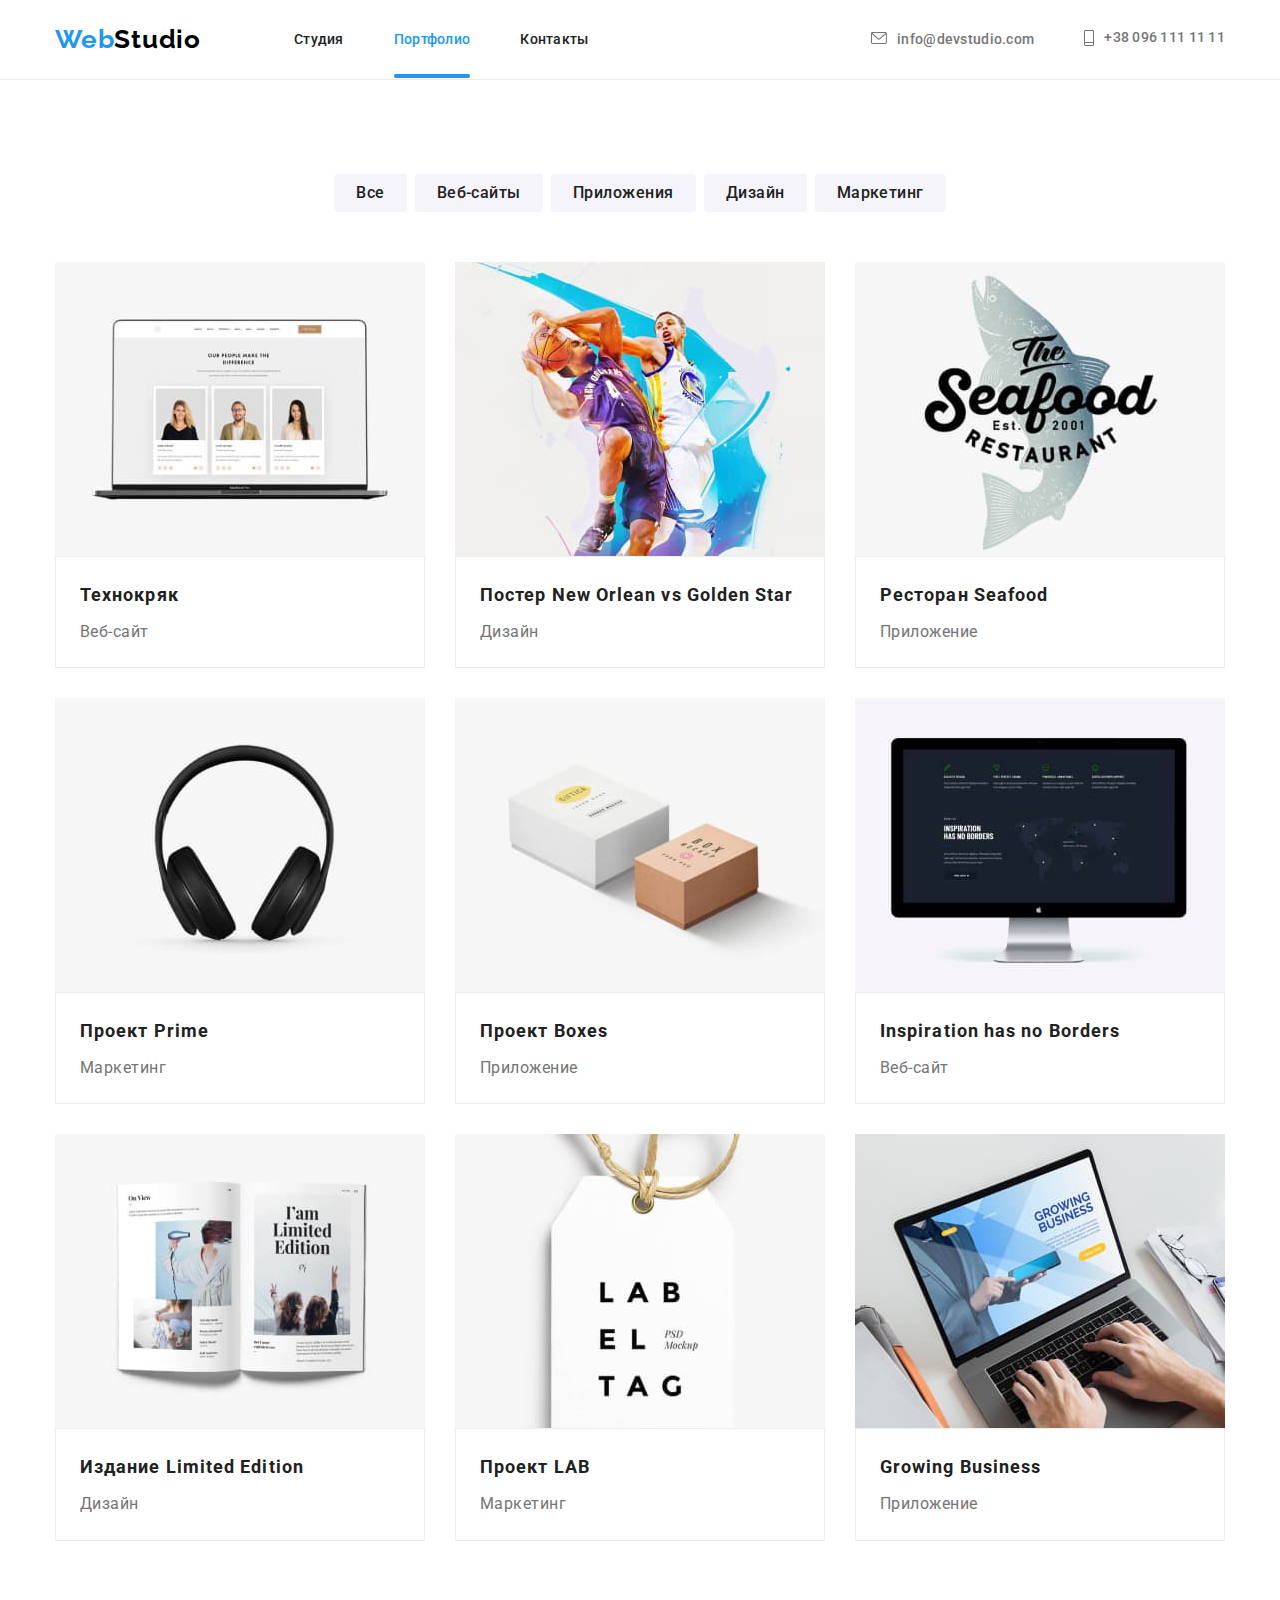
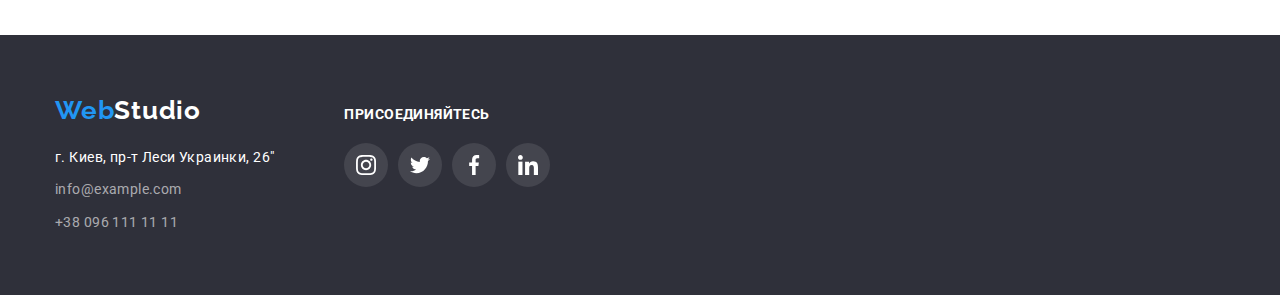
==== portfolio.html @ 56d025f1 "1" ====
<!DOCTYPE html>
<html lang="en">
<head>
    <meta charset="UTF-8">
    <meta http-equiv="X-UA-Compatible" content="IE=edge">
    <meta name="viewport" content="width=device-width, initial-scale=1.0">
    <title>Document</title>
    <link rel="preconnect" href="https://fonts.googleapis.com"/>
    <link rel="preconnect" href="https://fonts.gstatic.com" crossorigin/>
    <link href="https://fonts.googleapis.com/css2?family=Raleway:wght@700&family=Roboto:wght@400;500;700&display=swap" rel="stylesheet"/>
    <link rel="stylesheet" href="https://cdnjs.cloudflare.com/ajax/libs/modern-normalize/1.1.0/modern-normalize.css"
        integrity="sha512-Y0MM+V6ymRKN2zStTqzQ227DWhhp4Mzdo6gnlRnuaNCbc+YN/ZH0sBCLTM4M0oSy9c9VKiCvd4Jk44aCLrNS5Q=="
        crossorigin="anonymous" referrerpolicy="no-referrer"/>
    <link rel="stylesheet" href="./css/styles.css"/>
</head>
<body>
    <header class="header">
        <div class="container page-header-container">
            <nav class="site-nuv main-nav">
                <a href="./index.html" class="logo-link">Web<span class="black">Studio</span></a>
                <ul class="main-nav-list">
                    <li class="main-nav-item">
                        <a href="./index.html" class="link index-one">Студия</a>
                    </li>
                    <li class="main-nav-item">
                        <a href="./portfolio.html" class="link portfolio-one current">Портфолио</a>
                    </li>
                    <li class="main-nav-item">
                        <a href="./contacts.html" class="link contakt-one">Контакты</a>
                    </li>
                </ul>
            </nav>
            <ul class="auth-nuv">
                <li class="auth-nuv-item"><a href="mailto:info@devstudio.com" class="mail-link link"><svg class="contact-icon" width="16" height="12">
                    <use href="./images/icons.svg#icon-convert"></use>
                  </svg>info@devstudio.com</a></li>   
                <li class="tel-item auth-nuv-item"><a href="tel:+380961111111" class="header-tel link auth-nuv"><svg class="contact-icon" width="10" height="16">
                    <use href="./images/icons.svg#icon-tel"></use>
                  </svg>+38 096 111 11 11</a></li>
  
            </ul>
        </div>
    </header>
    <main> 
        <!--Шапка сайта-->
      
        <section class="section">
            <div class="container">
                <h1 class="visually-hidden"> Портфолио </h1>
                <ul class="portfolio-list">
                    <li class="portfolio-button"><button type="button" class="portfolio-btn"> Все </button></li>
                    <li class="portfolio-button"><button type="button" class="portfolio-btn"> Веб-сайты </button></li>
                    <li class="portfolio-button"><button type="button" class="portfolio-btn"> Приложения </button></li>
                    <li class="portfolio-button"><button type="button" class="portfolio-btn"> Дизайн </button></li>
                    <li class="portfolio-button"><button type="button" class="portfolio-btn"> Маркетинг </button></li>
                </ul>
            
                <ul class="portfolio-item flex-container">
                    <li class="flex-element">
                        <a class="teni-portfolio" href="">
                            <div class="portfolio-overlay">
                                <img src="./images/texno.jpg" alt="три фото" width="370"/>
                                <p class="portfolio-text-overlay">
                                    Ресурс предлагает комплексные предложения с разным уровнем функционала и сервисов. Все это позволит посетителю получить исчерпывающие сведения о компании или частном лице.
                                </p>
                            </div>
                            
                            <div class="portfolio-cards"> 
                                
                                <h2 class="portfolio-title">Технокряк</h2>
                                <p class="portfolio-text">Веб-сайт</p>
                            </div>
                        </a>
                    </li>
                    <li class="flex-element">
                        <a href="" class="teni-portfolio">
                            <div class="portfolio-overlay">
                                <img src="./images/poster.jpg" alt="постер" width="370"/>
                                <p class="portfolio-text-overlay">
                                    Ресурс предлагает комплексные предложения с разным уровнем функционала и сервисов. Все это позволит посетителю получить исчерпывающие сведения о компании или частном лице.
                                </p>
                            </div>
                       
                            <div class="portfolio-cards">
                                <h2 class="portfolio-title">Постер New Orlean vs Golden Star</h2>
                                <p class="portfolio-text">Дизайн</p>
                           </div> 
                        </a>
                    </li>
                    <li class="flex-element">

                        <a href="" class="teni-portfolio">
                            <div class="portfolio-overlay">
                                <img src="./images/restoran.jpg" alt="ресторан" width="370"/>
                                <p class="portfolio-text-overlay">
                                    Ресурс предлагает комплексные предложения с разным уровнем функционала и сервисов. Все это позволит посетителю получить исчерпывающие сведения о компании или частном лице.
                                </p>
                            </div>
                            <div class="portfolio-cards">
                                <h2 class="portfolio-title">Ресторан Seafood</h2>
                                <p class="portfolio-text">Приложение</p>
                            </div> 
                        </a>
                    </li>
                    <li class="flex-element">
                        
                        <a href="" class="teni-portfolio">
                            <div class="portfolio-overlay">
                                <img src="./images/prime.jpg" alt="наушники" width="370"/>
                                <p class="portfolio-text-overlay">
                                    Ресурс предлагает комплексные предложения с разным уровнем функционала и сервисов. Все это позволит посетителю получить исчерпывающие сведения о компании или частном лице.
                                </p>
                            </div>
                            
                            <div class="portfolio-cards">  
                            <h2 class="portfolio-title">Проект Prime</h2>
                            <p class="portfolio-text">Маркетинг</p>
                            </div> 
                        </a>
                    </li>
                    <li class="flex-element">
                        
                        <a href="" class="teni-portfolio">
                            <div class="portfolio-overlay">
                                <img src="./images/boxes.jpg" alt="коробки" width="370"/>
                                <p class="portfolio-text-overlay">
                                    Ресурс предлагает комплексные предложения с разным уровнем функционала и сервисов. Все это позволит посетителю получить исчерпывающие сведения о компании или частном лице.
                                </p>
                            </div>
                           
                            <div class="portfolio-cards">  
                                <h2 class="portfolio-title">Проект Boxes</h2>
                                <p class="portfolio-text">Приложение</p>
                            </div>
                        </a>   
                    </li>
                    <li class="flex-element">
                        
                        <a href="" class="teni-portfolio">
                            <div class="portfolio-overlay">
                                <img src="./images/borders.jpg" alt="монитор" width="370"/>

                                <p class="portfolio-text-overlay">
                                    Ресурс предлагает комплексные предложения с разным уровнем функционала и сервисов. Все это позволит посетителю получить исчерпывающие сведения о компании или частном лице.
                                </p>
                            </div>
                            <div class="portfolio-cards">
                            <h2 class="portfolio-title">Inspiration has no Borders</h2>
                            <p class="portfolio-text">Веб-сайт</p>
                           </div>
                        </a>
                    </li>
                    <li class="flex-element">
                       
                        <a href="" class="teni-portfolio">
                            <div class="portfolio-overlay">
                                <img src="./images/edition.jpg" alt="журнал" width="370"/>

                                <p class="portfolio-text-overlay">
                                    Ресурс предлагает комплексные предложения с разным уровнем функционала и сервисов. Все это позволит посетителю получить исчерпывающие сведения о компании или частном лице.
                                </p>
                            </div>
                            <div class="portfolio-cards">
                            <h2 class="portfolio-title">Издание Limited Edition</h2>
                            <p class="portfolio-text">Дизайн</p>
                            </div> 
                        </a>
                    </li>
                    <li class="flex-element">
                        
                        <a href="" class="teni-portfolio">
                            <div class="portfolio-overlay">
                                <img src="./images/lab.jpg" alt="карточка" width="370"/>

                                <p class="portfolio-text-overlay">
                                    Ресурс предлагает комплексные предложения с разным уровнем функционала и сервисов. Все это позволит посетителю получить исчерпывающие сведения о компании или частном лице.
                                </p>
                            </div>
                            <div class="portfolio-cards">
                            <h2 class="portfolio-title">Проект LAB</h2>
                            <p class="portfolio-text">Маркетинг</p>
                            </div>  
                        </a>
                    </li>
                    <li class="flex-element">  

                        <a href="" class="teni-portfolio">
                            <div class="portfolio-overlay">
                                <img src="./images/business.jpg" alt="бизнес" width="370"/>

                                <p class="portfolio-text-overlay">
                                    Ресурс предлагает комплексные предложения с разным уровнем функционала и сервисов. Все это позволит посетителю получить исчерпывающие сведения о компании или частном лице.
                                </p>
                            </div>
                            <div class="portfolio-cards">
                            <h2 class="portfolio-title">Growing Business</h2>
                            <p class="portfolio-text">Приложение</p>
                            </div>
                        </a>
                    </li>
                </ul>
            </div>
        </section>
      
    </main>
    <footer class="footer">
        <div class="container">
            <ul class="footer-flex">
                <li class="footer-left">
                    <a href="./index.html" class="logo-link"> Web<span class="white">Studio</span></a>
                    <address class="address-footer">
                        <ul class="address-list">
                            <li class="address-list-item">
                                <a href="https://bit.ly/3pXMvUd" target="_blank" rel="noreferrer noopener" class="address link">г. Киев, пр-т Леси Украинки, 26"</a>
                            </li>
                            <li class="address-list-item">
                                <a  href="mailto:info@devstudio.com" class="footer-mail link"> info@example.com </a>
                            </li>
                            <li class="address-list-item"><a href="tel:+380961111111" class="footer-tel link"> +38 096 111 11 11</a></li>
                        </ul>
                    </address>

                </li>
                <li class="footer-social">
                    <h2 class="footer-title">присоединяйтесь</h2>
                    <ul class="footer-social-list list">
                        <li class="footer-social-item">
                          <a class="footer-social-link link" href="">
                            <svg class="team-social-icon" width="20" height="20">
                              <use href="./images/icons.svg#icon-instagram"></use>
                            </svg>
                          </a>
                        </li>
      
                        <li class="footer-social-item">
                          <a class="footer-social-link link" href="">
                            <svg class="team-social-icon" width="20" height="20">
                              <use href="./images/icons.svg#icon-twitter"></use>
                            </svg>
                          </a>
                        </li>
      
                        <li class="footer-social-item">
                          <a class="footer-social-link link" href="">
                            <svg class="team-social-icon" width="20" height="20">
                              <use href="./images/icons.svg#icon-facebook"></use>
                            </svg>
                          </a>
                        </li>
      
                        <li class="footer-social-item">
                          <a class="footer-social-link link" href="">
                            <svg class="team-social-icon" width="20" height="20">
                              <use href="./images/icons.svg#icon-linkedin"></use>
                            </svg>
                          </a>
                        </li>
                      </ul>

                </li>
            </ul> 
        </div>
    </footer>
</body>
</html>
---- css/styles.css ----
:root {
    --primary-text-color: #212121;
    --secondary-text-color: #757575;
    --white-text-color: #ffffff;
    --accent-color: #2196f3;
    --black-logo-color: #000000;
    --footer-text-color: rgba(255, 255, 255, 0.6);
    --white-background-color: #ffffff;
    --hero-background-color: #2f303a;
    --team-background-color: #f5f4fa;
    --btn-color-second: #188CE8;  
}
h1,
h2,
h3,
p {
    margin-top: 0;
    margin-bottom: 0;
}
ul,
ol {
    margin-top: 0;
    margin-bottom: 0;
    padding-left: 0;
    list-style:none;
}

img{
    display: block;
    max-width: 100%;
    height: auto;
}

/* убираем точки списков */


/* убираем подчеркивание ссылок */
a{text-decoration:none;
    list-style-type: none;}


body{
    font-family: 'Roboto', sans-serif;
    color: var(--primary-text-color);

}
.visually-hidden {
    position: absolute;
    width: 1px;
    height: 1px;
    margin: -1px;
    border: 0;
    padding: 0;
    white-space: nowrap;
    clip-path: inset(100%);
    clip: rect(0 0 0 0);
    overflow: hidden;
    
}

.container{
    width: 1200px;
    margin-left: auto;
    margin-right: auto;
 
    padding-left: 15px;
    padding-right: 15px;
    /*outline: 2px solid tomato;*/
}


*,::after, ::before{
    box-sizing: border-box;
}

.section {
    padding: 94px 0;
}


/*---------------HEADER----------------*/
.header{
    padding-top: 24px;
    padding-bottom: 24px;
    border-bottom: 1px solid #ECECEC;;
}
.link.current{
    font-weight: 500;
    font-size: 14px;
    line-height: 1.14;
    letter-spacing: 0.02em;
    color: var(--accent-color);
    position: relative;
}
.portfolio-one.current::after{
    content: '';
    position: absolute;
    display: block;
    left: 0;
    bottom: -31px;
    width: 100%;
    height: 4px;
    border-radius: 2px;
    background-color: var(--accent-color);
    
}

.menu.current::after{
    content: '';
    position: absolute;
    display: block;
    left: 0;
    bottom: -28px;
    width: 100%;
    height: 4px;
    border-radius: 2px;
    background-color: var(--accent-color);
}

.index-one,
.portfolio-one,
.contakt-one{
    font-weight: 500;
    font-size: 14px;
    line-height: 1.14;
    letter-spacing: 0.02em;
    color: var(--primary-text-color);
}

.logo-link{
    color: var(--accent-color);
    font-family: 'Raleway';
    font-weight: 700;
    font-size: 26px;
    line-height: 1.19;
    letter-spacing: 0.03em;
}
.black{
    color: var(--black-logo-color);
    font-family: 'Raleway';
    font-weight: 700;
    font-size: 26px;
    line-height: 1.19;
    letter-spacing: 0.03em;
}

/*.link-activ{
    color: #212121;
    font-family: 'Roboto';
    font-style: normal;
    font-weight: 500;
    font-size: 14px;
    line-height: 1,14;
}*/
   

.link:hover,
.link:focus{
   color: var(--accent-color);
}

.link{
    transition: color 250ms cubic-bezier(0.4, 0, 0.2, 1) ;
}
.contact-icon{
    margin-right: 10px;
    fill: currentColor;
}


/*---------------HEADER----------------*/

.mail-link,.header-tel{
    color: var(--secondary-text-color);
    font-weight: 500;
    font-size: 14px;
    line-height: 1.14;
    letter-spacing: 0.02em;
}

.site-nav{
    font-style: normal;
    font-weight: 500;
    font-size: 14px;
    line-height: 1.14;
    letter-spacing: 0.02em;
}

.page-header-container {
    display: flex;
    align-items: center;
    
}

.main-nav {
    display: flex;
    align-items: center;
    
}
.main-nav-list{
    margin-left: 93px;
    display: flex;
}
.main-nav-item:not(:last-child){
    margin-right: 50px;
}

.auth-nuv {
    display: flex;
    margin-left: auto;
}

  .auth-nuv-item:not(:last-child){
    margin-right: 50px;
}


/*-------------HERO-----------*/

.hero{
    background: #C4C4C4;;
    text-align: center;
    max-width: 1600px;
    margin: 0 auto;
    padding-top: 200px;
    padding-bottom: 200px;
    background-image: linear-gradient(to right, rgba(47, 48, 58, 0.4), rgba(47, 48, 58, 0.4)),  url(../images/herofon.jpg);
    background-size: cover;
    background-repeat: no-repeat;
    background-position: center;

}
.hero-title{


    width: 696px;
    margin-left: auto;
    margin-right: auto;


    margin-bottom: 30px;
    margin-top: 0;

    font-weight: 900;
    font-size: 44px;
    line-height: 1.36;
    color: var(--white-text-color);
    
    letter-spacing: 0.06em;
    
}

.modal-btn {
    min-width: 200px;
    min-height: 50px;

    box-shadow: 0px 4px 4px rgba(0, 0, 0, 0.15);
    display: inline-block;
    padding: 10px 32px;
    
    font-family: inherit;
    font-weight: 700;
    background: var(--accent-color);
    color: var(--white-text-color);
    line-height: 1.9;
    letter-spacing: 0.06em;
    
    font-size: 16px;
    cursor: pointer;

    transition: background 250ms cubic-bezier(0.4, 0, 0.2, 1) ;

    }

.modal-btn:hover,
.modal-btn:focus {
    background: var(--btn-color-second);
}
.header{
    background: var(--white-background-color);
    display: flex;
    }

/* ------------ПРЕИМУЩЕСТВА-------------- */


.features-title{
    margin-bottom: 10px;
    font-weight: 700;
    font-size: 14px;
    line-height: 1.14;
    letter-spacing: 0.03em;
    text-transform: uppercase;
    color: var(--primary-text-color);
}

.features-text
{
    color: var(--secondary-text-color);
    font-size: 14px;
    line-height: 1.7;
    letter-spacing: 0.03em;

}

.features-title-list{
    display: flex;
    flex-wrap: wrap;
    }


.features-item {
    width: calc((100% - 90px) / 4);
}

.features-item:not(:last-child) {
    margin-right: 30px;
    display: block;
}

.features-icon-card {
    display: flex;
    width: 270px;
    height: 120px;
    justify-content: center;
    align-items: center;
    margin-bottom: 30px;
    background-color: var(--team-background-color);
  }

.features-icon {
    align-items: center;
    justify-content: center;
    fill: currentColor;
  }
/*----------------------WORK---------------------*/

.work{
    background: var(--white-background-color);
    padding-top: 0;
}

.title{
    text-align: center;
    margin-bottom: 50px;
    font-weight: 700;
    font-size: 36px;
    line-height: 1.17;
    letter-spacing: 0.03em;
    color: var(--primary-text-color);
}

.work-foto{
    display: flex;
    /*flex-basis: calc((100% - 60px) / 3)*/

}
.work-foto-item:not(:last-child){
    margin-right: 30px;}

.work-foto-item{
    position: relative;
}

.work-block{
    display: flex;
    width: 370px;
    height: 70px;
    background: rgba(47, 48, 58, 0.8);
    position: absolute;
    left: 0;
    bottom: 0;
    align-items: center;
    justify-content: center;

}
.work-text{
    font-weight: 700;
    font-size: 14px;
    line-height: 1.14;
    text-align: center;
    letter-spacing: 0.03em;
    text-transform: uppercase;
    color: var(--white-text-color);
}

/*
    flex-basis: calc((100% - 90px) / 3);
}*/



/* ----------------КОМАНДА----------------- */
.team{
    background: var(--team-background-color);
}

.team-list{
    background: var(--white-background-color);

}
.team-cards{
    padding-top: 30px;
    padding-bottom: 30px;
    box-shadow: 0px 1px 3px rgba(0, 0, 0, 0.12), 0px 1px 1px rgba(0, 0, 0, 0.14), 0px 2px 1px rgba(0, 0, 0, 0.2);
}

.team-list-title{
    text-align: center;
    margin-bottom: 10px;
    font-weight: 500;
    font-size: 16px;
    line-height: 1.19;
    letter-spacing: 0.03em;
    color: var(--primary-text-color);
}

.team-list-text{
    text-align: center;
    font-size: 16px;
    line-height: 19px;
    letter-spacing: 0.03em;
    color: var(--secondary-text-color);
}

.team-container{
    display: flex;
}

.team-list:not(:last-child) {
    margin-right: 30px;
}

.team-social-list{
    display: flex;
    justify-content: center;
    margin-top: 16px;
    list-style: none;
   
    align-items: center;
}
.team-social-item:not(:last-child){
    margin-right: 10px;
}
 .team-social-item {
    width: 44px;
    height: 44px;}

.team-social-link {
    width: 44px;
    height: 44px;
    display: block;
    border-radius: 50%;
    color: #afb1b8;
    transition: background 250ms cubic-bezier(0.4, 0, 0.2, 1),
    color 250ms cubic-bezier(0.4, 0, 0.2, 1);
    
}

.team-social-link:hover,
.team-social-link:focus {
  color: var(--white-text-color);
  background-color: var(--accent-color);
}

.team-social-icon {
  margin: 12px 0px 0px 12px;
  fill: currentColor;
}

/*-----------------ПОСТОЯННЫЕ КЛИЕНТЫ-----------------------*/
.client-list{
    display: flex;
    list-style: none;
    
    align-items: center;  
}

.client-item:not(:last-child){
    margin-right: 30px;
}

.client-link {
  width: 170px;
  height: 90px;
  border: 1px solid #afb1b8;
  color: #afb1b8;
  background-color: var(--white-background-color);
  border-radius: 4px;
  display: flex;
  justify-content: center;
  align-items: center;
  transition: color 250ms cubic-bezier(0.4, 0, 0.2, 1),
  border-color 250ms cubic-bezier(0.4, 0, 0.2, 1);
}

.client-link:hover,
.client-link:focus {
  color: var(--accent-color);
  border-color: var(--accent-color);
}

.client-icon {
  fill: currentColor;
}


/* ----------------ПОДВАЛ----------------- */
.footer{
    background: var(--hero-background-color);  
    padding-top: 60px; 
    padding-bottom: 60px; 

}
.address-footer{
    margin-top: 20px;
}


.address-list-item:not(:last-child){
    margin-bottom: 9px;
    
}
.white {
    color: var(--white-text-color);
    font-family: 'Raleway';
    font-weight: 700;
    font-size: 26px;
    line-height: 1.19;
    letter-spacing: 0.03em;
}

.footer-mail,.footer-tel{
    color: var(--footer-text-color);
    font-style: normal;
    font-size: 14px;
    line-height: 1.7;
    letter-spacing: 0.03em;
    
}

.address{
    font-style: normal;
    font-size: 14px;
    line-height: 1.7;
    color: var(--white-text-color);
    letter-spacing: 0.03em;
}

.footer-flex{
    display: flex;
    align-items: baseline;
}

.footer-left{
    margin-right: 70px;
    
}



.footer-social-list{
    display: flex;
    border-radius: 50%;
}

.footer-title{
    font-weight: 700;
    font-size: 14px;
    line-height: 1.14;
    letter-spacing: 0.03em;
    text-transform: uppercase;
    color: #FFFFFF;
    margin-bottom: 20px;
    
}

.footer-social-item:not(:last-child){
    margin-right: 10px;
}

.footer-social-link {
    width: 44px;
    height: 44px;
    display: block;
    border-radius: 50%;
    color: var(--white-text-color);
    background-color: rgba(255, 255, 255, 0.1);
    transition: color 250ms cubic-bezier(0.4, 0, 0.2, 1),
    background-color 250ms cubic-bezier(0.4, 0, 0.2, 1);
}
    



.footer-social-link:hover,
.footer-social-link:focus {
  color: var(--white-text-color);
  background-color: var(--accent-color);
}
/* --------------------ПОРТФОЛИО----------------- */
/* ---------------------------------------------- */


.portfolio-section{
padding-top: 94px;
padding-bottom: 94px;}

.portfolio-btn{

    padding: 6px 22px 6px 22px;
    border: transparent;

    font-family: inherit;
    cursor: pointer;
    font-weight: 500;
    font-size: 16px;
    line-height: 1.6;
    color: var(--primary-text-color);
    background: var(--team-background-color);
    border-radius: 4px;
    letter-spacing: 0.03em;
    transition: color 250ms cubic-bezier(0.4, 0, 0.2, 1),
    background-color 250ms cubic-bezier(0.4, 0, 0.2, 1),
    box-shadow 250ms cubic-bezier(0.4, 0, 0.2, 1);
}



.portfolio-btn:hover,
.portfolio-btn:focus{
    background-color: var(--accent-color);
    color: var(--white-text-color);
    
    box-shadow: 0px 3px 1px rgba(0, 0, 0, 0.1), 0px 1px 2px rgba(0, 0, 0, 0.08), 0px 2px 2px rgba(0, 0, 0, 0.12);
}
.portfolio-list {
    display: flex;
    justify-content: center;
    margin-bottom: 50px;

}


.portfolio-button:not(:last-child){
    margin-right: 8px;
}

.portfolio-title{
    margin-bottom: 4px;
    font-weight: 700;
    font-size: 18px;
    line-height: 2;
    letter-spacing: 0.06em;
    color: var(--primary-text-color);
    
}

.portfolio-text{
    font-size: 16px;
    line-height: 1.9;
    letter-spacing: 0.03em;
    color: var(--secondary-text-color);
}
/*.portfolio-item{
    display: flex;
}*/
.portfolio-cards{
    padding: 20px 24px 20px 24px;
    border: 1px solid #EEEEEE;
}
.flex-container{
    display: flex;
    justify-content: space-between;
}

.portfolio-item{
    display: flex;
    flex-wrap: wrap;
}

.flex-element{
    width: 370px;
    margin-right: 30px;
    margin-bottom: 30px;
    display: flex; 
}

.flex-element:nth-child(3n){
        margin-right: 0;
    }
.flex-element:nth-last-of-type(-n+3){
    margin-bottom: 0;
}
.teni-portfolio{  
 border-radius: 0px 0px 4px 4px;
 transition: box-shadow 250ms cubic-bezier(0.4, 0, 0.2, 1);
}
.portfolio-overlay{
    position: relative;
    overflow: hidden;
}
.portfolio-text-overlay{
    position: absolute;
    left: 0;
    top: 0;
    font-size: 18px;
    line-height: 1.55;
    letter-spacing: 0.03em;
    color: var(--white-text-color);
    background: rgba(33, 150, 243, 0.9);
    width: 100%;
    height: 100%;
    padding: 63px 24px 63px 24px;

    transform: translateY(100%);
    transition: transform 250ms linear;
}

.teni-portfolio:hover .portfolio-text-overlay,
.teni-portfolio:focus .portfolio-text-overlay {
    transform: translateY(0%)
}

.teni-portfolio:hover,
.teni-portfolio:focus{
    box-shadow: 0px 1px 1px rgba(0, 0, 0, 0.12), 0px 4px 4px rgba(0, 0, 0, 0.06), 1px 4px 6px rgba(0, 0, 0, 0.16);  
}

/*.flex-element:not(:nth-child(3n)){
    margin-right: 30px;
}*/
/*.flex-element:not(:nth-last-child(-n+3)){
    margin-bottom: 30px;
}*/

/*.flex-element:nth-last-child(-n+3){
    margin-bottom: 0;
}*/
.backdrop {
    position: fixed;
    top: 0;
    left: 0;
    width: 100%;
    height: 100%;
    background: rgba(0, 0, 0, 0.2);
    box-shadow: 0px 1px 3px rgba(0, 0, 0, 0.12), 0px 1px 1px rgba(0, 0, 0, 0.14), 0px 2px 1px rgba(0, 0, 0, 0.2);
    border-radius: 4px;
    transition: opacity 500ms linear, visibility 500ms linear, transform 500ms linear ;
    
    
  }
  
  .backdrop.is-hidden {
    opacity: 0;
    visibility: hidden;
    pointer-events: none;
    transform: translateY(-100%);
    
    
  }
  
  .modal {
    position: absolute;
    top: 50%;
    left: 50%;
    transform: translate(-50%, -50%);
    width: 528px;
    height: 580px;
    background-color: rgb(255, 255, 255);
  }
  
  .modal-close-btn {
    position: absolute;
    top: 8px;
    right: 8px;
    display: flex;
    align-items: center;
    justify-content: center;
    width: 30px;
    height: 30px;
    padding: 0;
    border-radius: 50%;
    border: 1px solid #555555;
    background-color: transparent;
    cursor: pointer;
  }
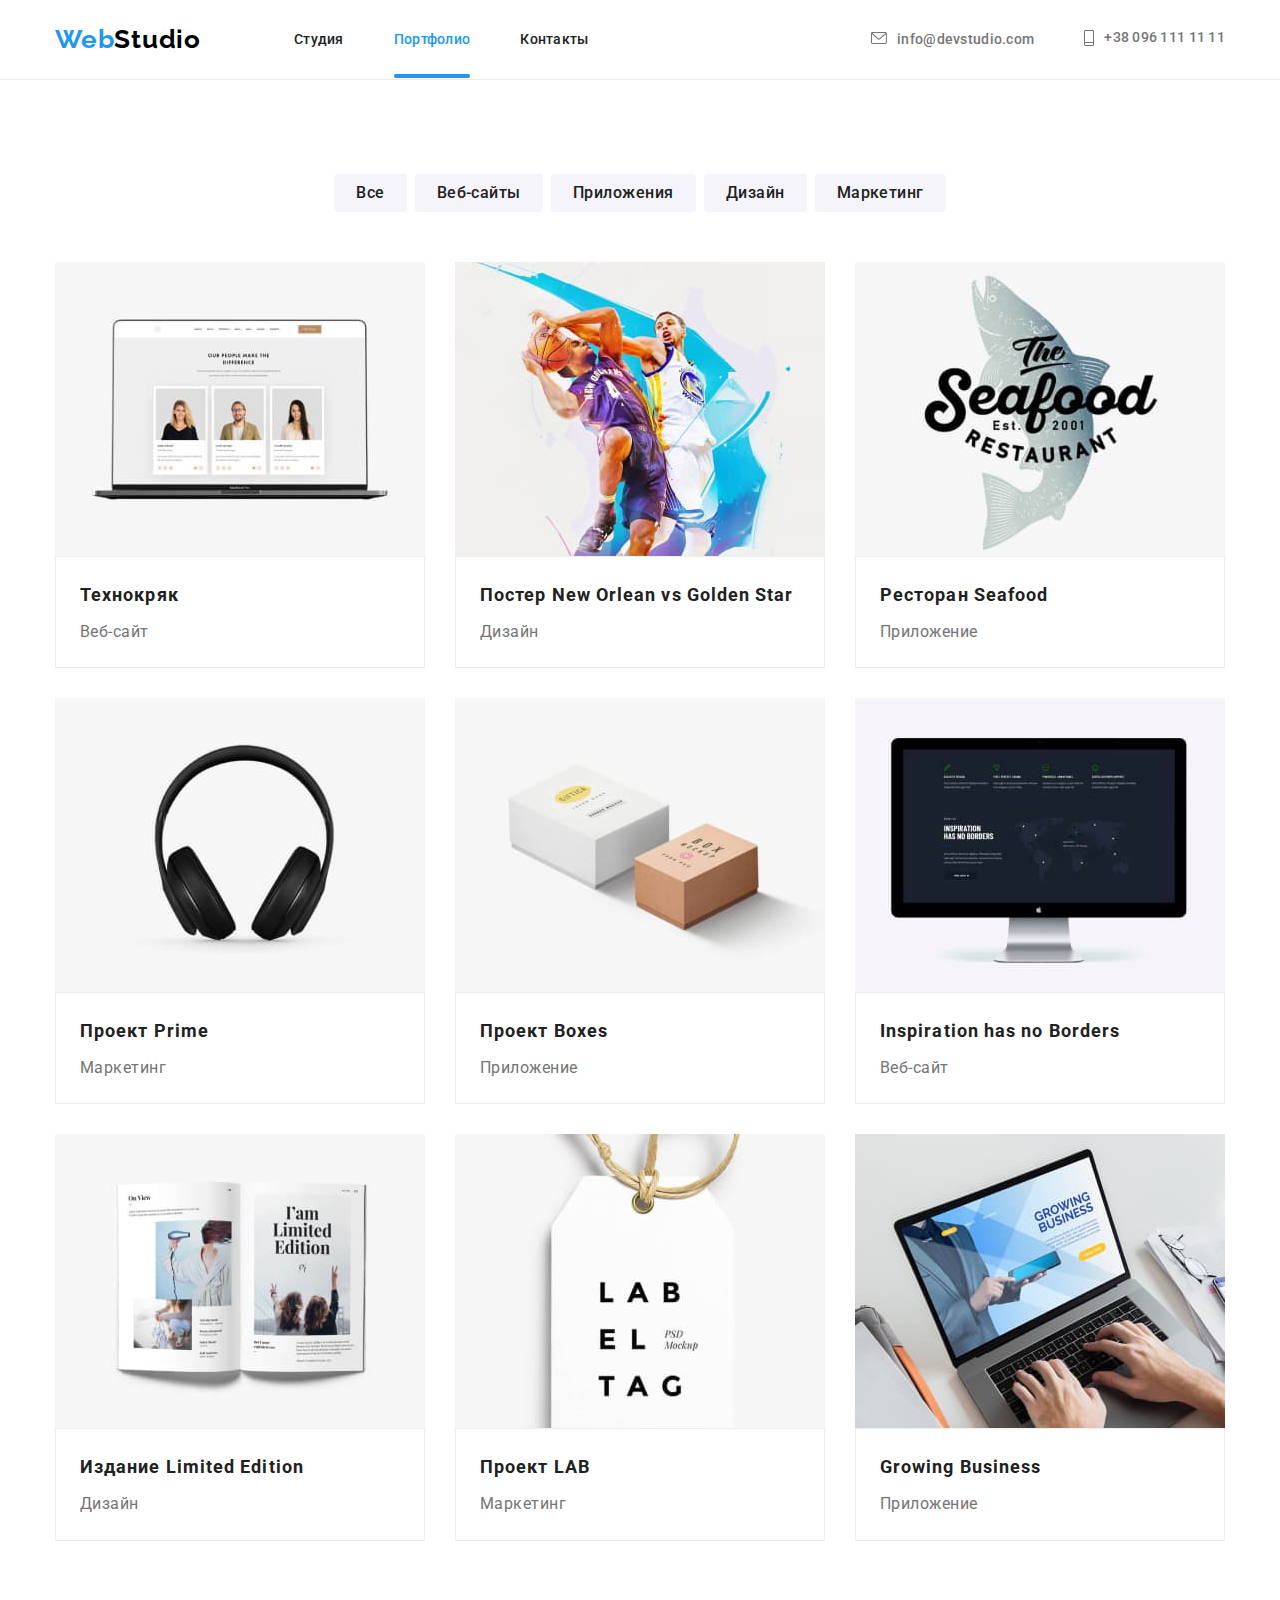
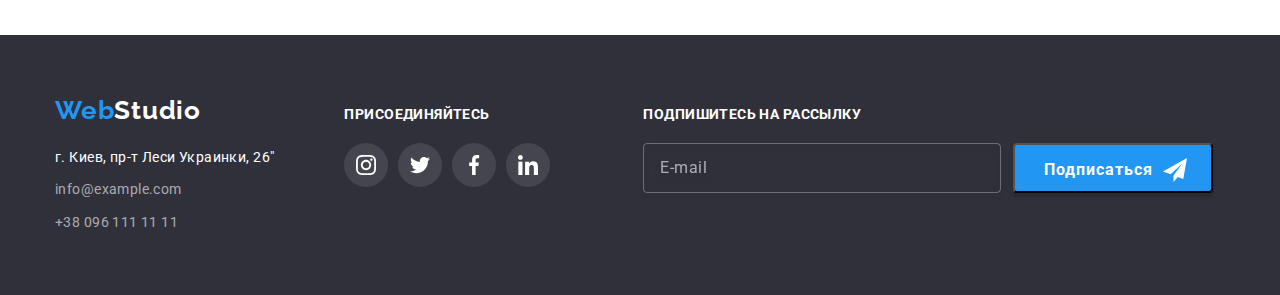
==== commit ee1cd639: "03" ====
--- a/portfolio.html
+++ b/portfolio.html
@@ -258,6 +258,20 @@
                       </ul>
 
                 </li>
+                <!----------- Подпишитесь на рассылку--------->
+              <li class="widget-subscribe">
+                <h2 class="footer-title">подпишитесь на рассылку</h2>
+                
+                <form class="form-subscribe">
+                    <label for="user-rmail"></label>
+                    <input class="form-subscribe-input" type="email" id="user-email" placeholder="E-mail">
+                    <button class="subscribe-btn" type="submit">Подписаться
+                        <svg class="subscribe-btn-icon">
+                            <use href="./images/icons.svg#icon-icon-send"></use>
+                        </svg>
+                    </button>
+                </form>
+              </li>  
             </ul> 
         </div>
     </footer>
--- a/css/styles.css
+++ b/css/styles.css
@@ -599,6 +599,68 @@
   color: var(--white-text-color);
   background-color: var(--accent-color);
 }
+/*---------------Подпишитесь на рассылку---------------*/
+.widget-subscribe{
+    margin-left: 93px;
+}
+.form-subscribe {
+    display: flex;
+    justify-content: center;
+    align-items: center;
+}
+
+.form-subscribe-input {
+    width: 358px;
+    padding: 15px 16px;
+    margin-right: 12px;
+    background-color: transparent;
+    border: 1px solid rgba(255, 255, 255, 0.3);
+    filter: drop-shadow(0px 4px 4px rgba(0, 0, 0, 0.15));
+    border-radius: 4px;
+    color: ;
+}
+
+.form-subscribe-input::placeholder {
+    font-size: 16px;
+    line-height: 1.25;   
+    display: flex;
+    align-items: center;
+    letter-spacing: 0.03em;
+    color: rgba(255, 255, 255, 0.6);
+}
+.subscribe-btn{
+    max-width: 200px;
+    max-height: 50px;
+
+    box-shadow: 0px 4px 4px rgba(0, 0, 0, 0.15);
+    position: relative;
+    padding-left: 29px;
+    padding-right: 64px;
+    padding-top: 10px;
+    padding-bottom: 10px;
+    
+    font-family: inherit;
+    font-weight: 700;
+    background: var(--accent-color);
+    color: var(--white-text-color);
+    line-height: 1.9;
+    letter-spacing: 0.06em;
+    border-radius: 4px;
+    font-size: 16px;
+    cursor: pointer;
+
+    transition: background 250ms cubic-bezier(0.4, 0, 0.2, 1) ;
+
+    align-self: center;
+}
+.subscribe-btn-icon{
+    width: 24px;
+    height: 24px;
+    position: absolute;
+    top: 13px;
+    left: 148px;
+}
+
 /* --------------------ПОРТФОЛИО----------------- */
 /* ---------------------------------------------- */
 
@@ -751,7 +813,7 @@
     
     
   }
-  
+  /*-----------------------BACKDROP---------------------*/
   .backdrop.is-hidden {
     opacity: 0;
     visibility: hidden;
@@ -769,6 +831,7 @@
     width: 528px;
     height: 580px;
     background-color: rgb(255, 255, 255);
+    padding: 40px;
   }
   
   .modal-close-btn {
@@ -786,4 +849,169 @@
     background-color: transparent;
     cursor: pointer;
   }
-  +
+
+.contact-form{
+    display: flex;
+    flex-direction: column;
+}
+
+
+
+.contact-form-input{
+    width: 100%;
+    height: 40px;
+    border: 1px solid rgba(33, 33, 33, 0.2);
+    border-radius: 4px;
+    padding: 12px 16px 12px 42px;
+    cursor: pointer;
+   
+    transition: border-color 250ms cubic-bezier(0.4, 0, 0.2, 1);
+  }
+
+
+  .contact-form-input:focus {
+    outline: none;
+    border-color: var(--accent-color);
+      
+  }
+
+.contact-form-input:focus+.modal-form-icon{
+    fill: var(--accent-color);
+}
+
+  .contact-form-label{
+    display: inline-block;
+    font-size: 12px;
+    line-height: 1.16;
+    letter-spacing: 0.01em;
+    margin-bottom: 4px;
+    color: var(--secondary-text-color);
+
+    margin-top: 10px;
+    
+  }
+
+  .modal-text-action{
+    font-weight: 700;
+    font-size: 20px;
+    line-height: 1.15;
+    text-align: center;
+    letter-spacing: 0.03em;
+
+    color: var(--primary-text-color);
+    
+    margin-bottom: 2px;
+  }
+
+  .modal-form-icon{
+    position: absolute;
+    display: inline-block;
+    width: 18px;
+    height: 18px;
+    top: 50%;
+    left: 12px;
+    transform: translateY(-50%);
+    fill: var(--modal-form-icon);
+
+    transition: fill 250ms cubic-bezier(0.4, 0, 0.2, 1);
+  }
+
+  .contact-form-span{
+    position: relative;
+    display: block;
+  }
+
+  .contact-form-message{
+
+    width: 100%;
+    height: 120px;
+    border: 1px solid rgba(33, 33, 33, 0.2);
+    border-radius: 4px;
+    resize: none; 
+    padding: 12px 16px;
+    transition: border-color 250ms linear;
+   
+  }
+.contact-form-message:focus{
+    outline: none;
+    border-color: var(--accent-color);
+}
+.contact-form-message::placeholder{
+    color: rgba(117, 117, 117, 0.5);
+}
+.contact-form-coment{
+    margin-top: 10px;
+    margin-bottom: 4px;
+    font-size: 12px;
+    line-height: 1.2;
+    letter-spacing: 0.01em;
+    color: var(--secondary-text-color);
+  }
+
+.contact-form-checkbox-label{
+    font-size: 14px;
+    display: flex;
+    align-items: center;
+    flex-wrap: wrap;
+    line-height: 1.7;
+    letter-spacing: 0.03em;
+    color: var(--secondary-text-color);
+    margin-bottom: 30px;
+    margin-top: 20px;
+   
+    
+}
+
+.contact-form-checkbox-label::before{
+    display: block;
+    cursor: pointer;
+    content: '';
+    width: 16px;
+    height: 15px;
+    background: var(--white-background-color);
+    border: 0.2px solid  var(--secondary-text-color);
+    border-radius: 2px;
+    margin-right: 10px;
+}
+.contact-form-checkbox:checked + .contact-form-checkbox-label::before{
+    
+    background-image: url('../images/icons/icon-check.svg');
+}
+
+.contact-form-checkbox:focus + .contact-form-checkbox-label::before{
+    background-color: var(--accent-color);
+}
+
+.dogovor{
+    color: var(--accent-color);
+}
+
+.contact-form-btn {
+    min-width: 200px;
+    min-height: 50px;
+
+    box-shadow: 0px 4px 4px rgba(0, 0, 0, 0.15);
+    display: inline-block;
+    padding: 10px 32px;
+    
+    font-family: inherit;
+    font-weight: 700;
+    background: var(--accent-color);
+    color: var(--white-text-color);
+    line-height: 1.9;
+    letter-spacing: 0.06em;
+    border-radius: 4px;
+    font-size: 16px;
+    cursor: pointer;
+
+    transition: background 250ms cubic-bezier(0.4, 0, 0.2, 1) ;
+
+    align-self: center;
+
+    }
+
+.contact-form-btn:hover,
+.contact-form-btn:focus {
+    background: var(--btn-color-second);
+}